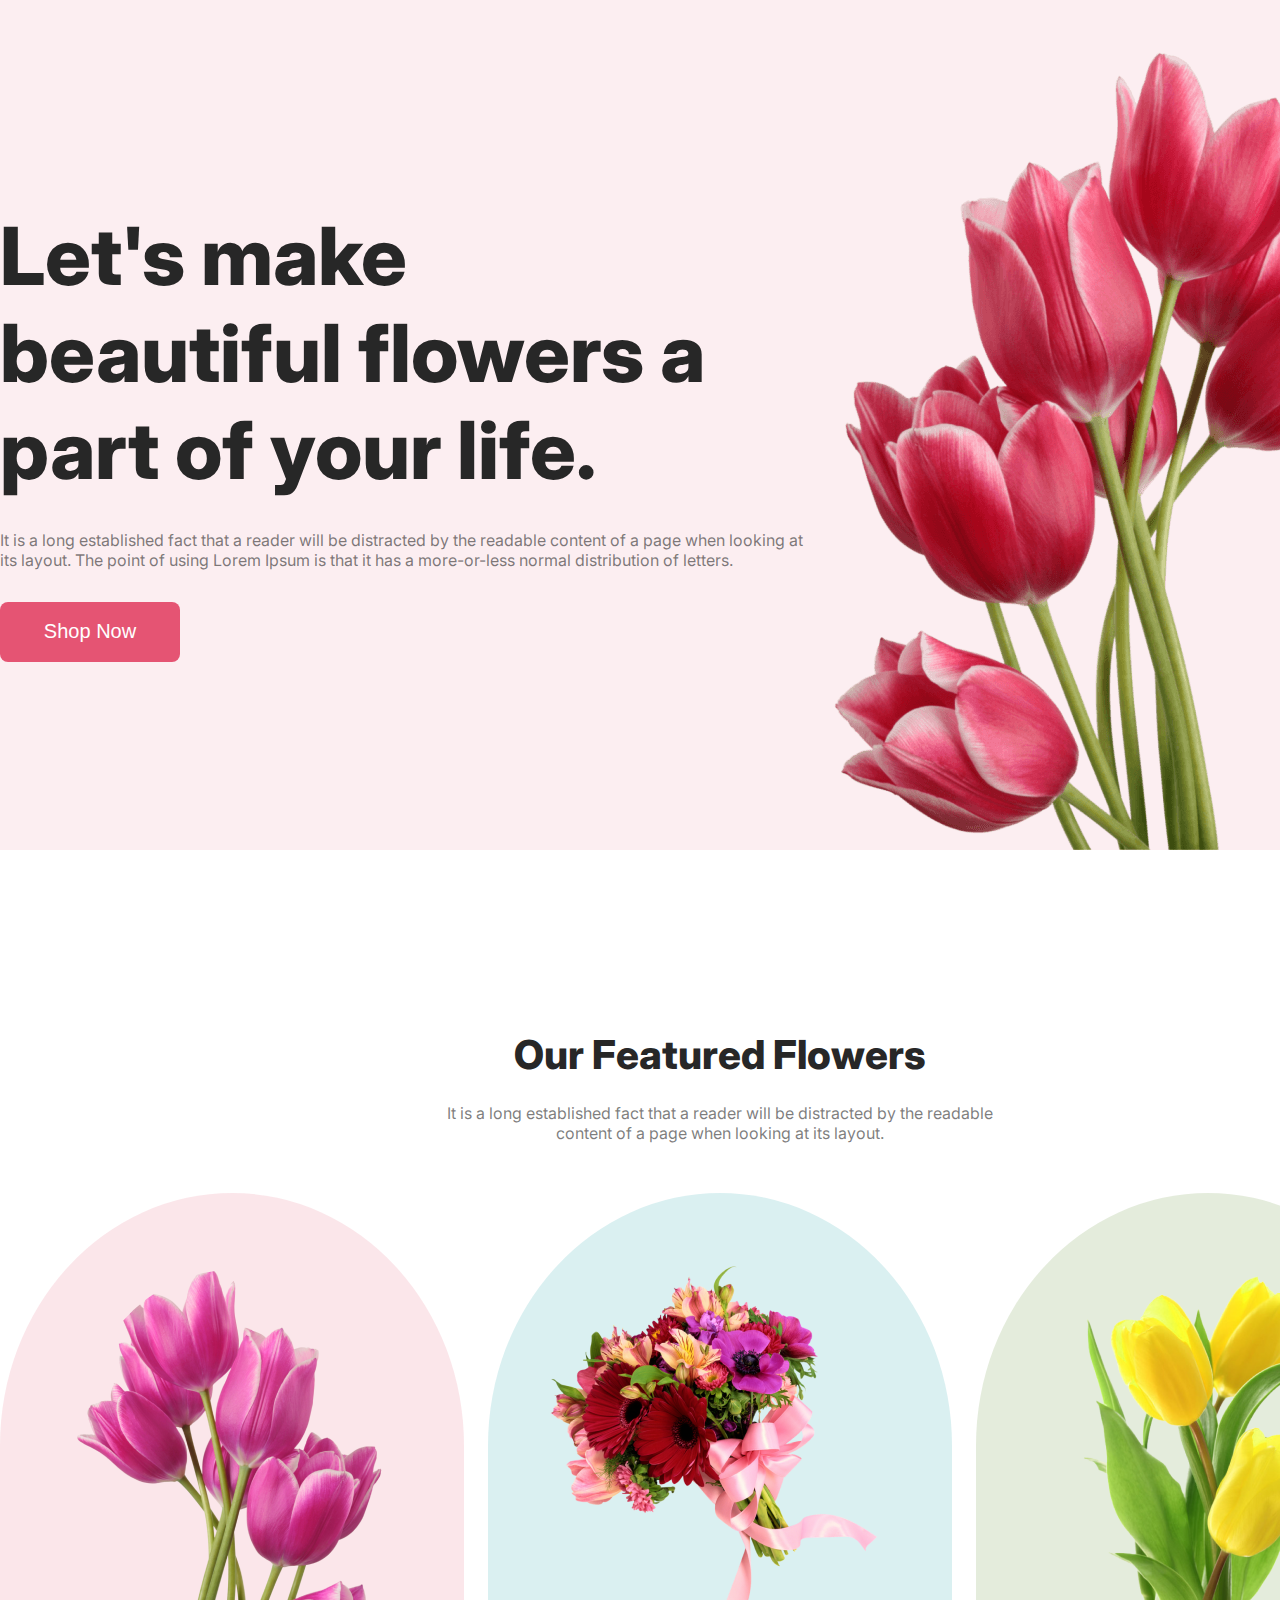
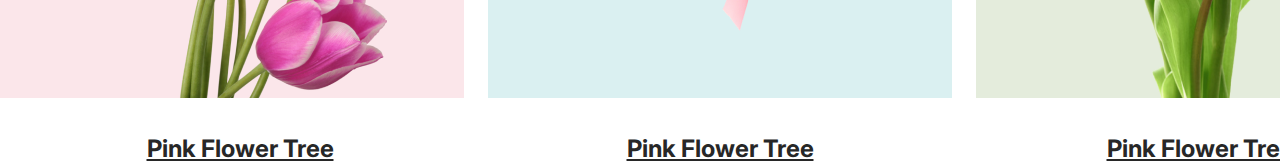
==== index.html @ 9f5e10e0 "Header & Featured Sections Done" ====
<!DOCTYPE html>
<html lang="en">
<head>
    <meta charset="UTF-8">
    <meta name="viewport" content="width=device-width, initial-scale=1.0">
    <title>Flower Store</title>
    <link rel="stylesheet" href="styles/style.css">
    <link href="https://fonts.googleapis.com/css2?family=Inter:wght@400;500;600;800;900&display=swap" rel="stylesheet">
</head>
<body>

    
<!-- Start Header Section -->
<section class="header-section">
        <header class="header">
            <div class="header-data">
                <div>
                    <h1>Let's make<br>beautiful flowers a <br>part of your life.</h1>
                    <p class="header-text">It is a long established fact that a reader will be distracted by the readable content of a page when looking at its layout. The point of using Lorem Ipsum is that it has a more-or-less normal distribution of letters.</p>
                    <button class="primary-btn">Shop Now</button>
                </div>
                <img class="image-size" src="../FlowerAsset/pngwing10.png" alt="image">
            </div>
        </header>
</section>
<!-- End Header Section -->


<!-- Start Featured Sections -->
<section class="featured-section">
    <div class="featured-title">
        <h3>Our Featured Flowers</h3>
        <p class="featured-paragraph">It is a long established fact that a reader will be distracted by the readable <br> content of a page when looking at its layout.</p>
    </div>

    <div class="flowers-items">
       <div>
        <div><img class="Flower1" src="FlowerAsset/pngwing 6.png" alt=""></div>
        <h4>Pink Flower Tree</h4>
       </div>

       <div>
        <div><img class="Flower2" src="FlowerAsset/pngwing 5.png" alt=""></div>
        <h4>Pink Flower Tree</h4>
       </div>

       <div>
        <div><img class="Flower3" src="FlowerAsset/pngwing 7.png" alt=""></div>
        <h4>Pink Flower Tree</h4>
       </div>
    </div>
</section>
<!-- Start Featured Sections -->

</body>
</html>
---- styles/style.css ----
*{
    margin: 0 auto;
    padding: 0;
}

/* Primary CSS Codes */
body{
    font-family: 'Inter', sans-serif;
    background-color: #FFFFFF;
}


h1, h3, h4{
    color: #272727;
}
h1{
    font-size: 80px;
    font-weight: 800;
}
h3{
    font-size: 40px;
    font-weight: 800;
}
h4{
    font-size: 24px;
    padding-top: 32px;
    text-decoration: underline;
}

p{
    color: rgba(39, 39, 39, 0.6);
}

/* primary button */
.primary-btn{
    color: #FFFFFF;
    font-size: 20px;
    font-weight: 500;
    width: 180px;
    padding: 18.5px 0;
    margin: 32px 0;
    background-color: #E55473;
    border: none;
    border-radius: 08px;
}


/* Start Header Section */
.header-section{
    background-color: rgba(229, 84, 115, 0.1);
}
header{
    width: 1440px;
    padding-top: 50px;
}
.header-data{
    display: flex;
    align-items: center;
    justify-content: space-between;
}
.image-size{
    width: 635px;
}
.header-text{
    padding: 32px 0 0 0;
}



/* Start Featured Section */
.featured-section{
    margin-top: 180px;
    width: 1440px;
}
.featured-title{
    text-align: center;
}
.featured-paragraph{
    margin-top: 24px;
}
.flowers-items{
    display: flex;
    justify-content: space-between;
    padding-top: 50px;
    text-align: center;
}
.Flower1{
    padding: 77px 77px 0px 77px;
    margin-right: 16px;
    background-color: rgba(229, 84, 115, 0.15);
    border-radius: 50% 50% 0 0;
}
.Flower2{
    padding: 67.5px 47px;
    margin: 0px 8px;
    background-color: rgba(5, 151, 160, 0.15);
    border-radius: 50% 50% 0 0;
}
.Flower3{
    padding: 34px 75px 0;
    margin-left: 16px;
    background-color: rgba(71, 125, 17, 0.15);
    border-radius: 50% 50% 0 0;
}
/* End Featured Section */
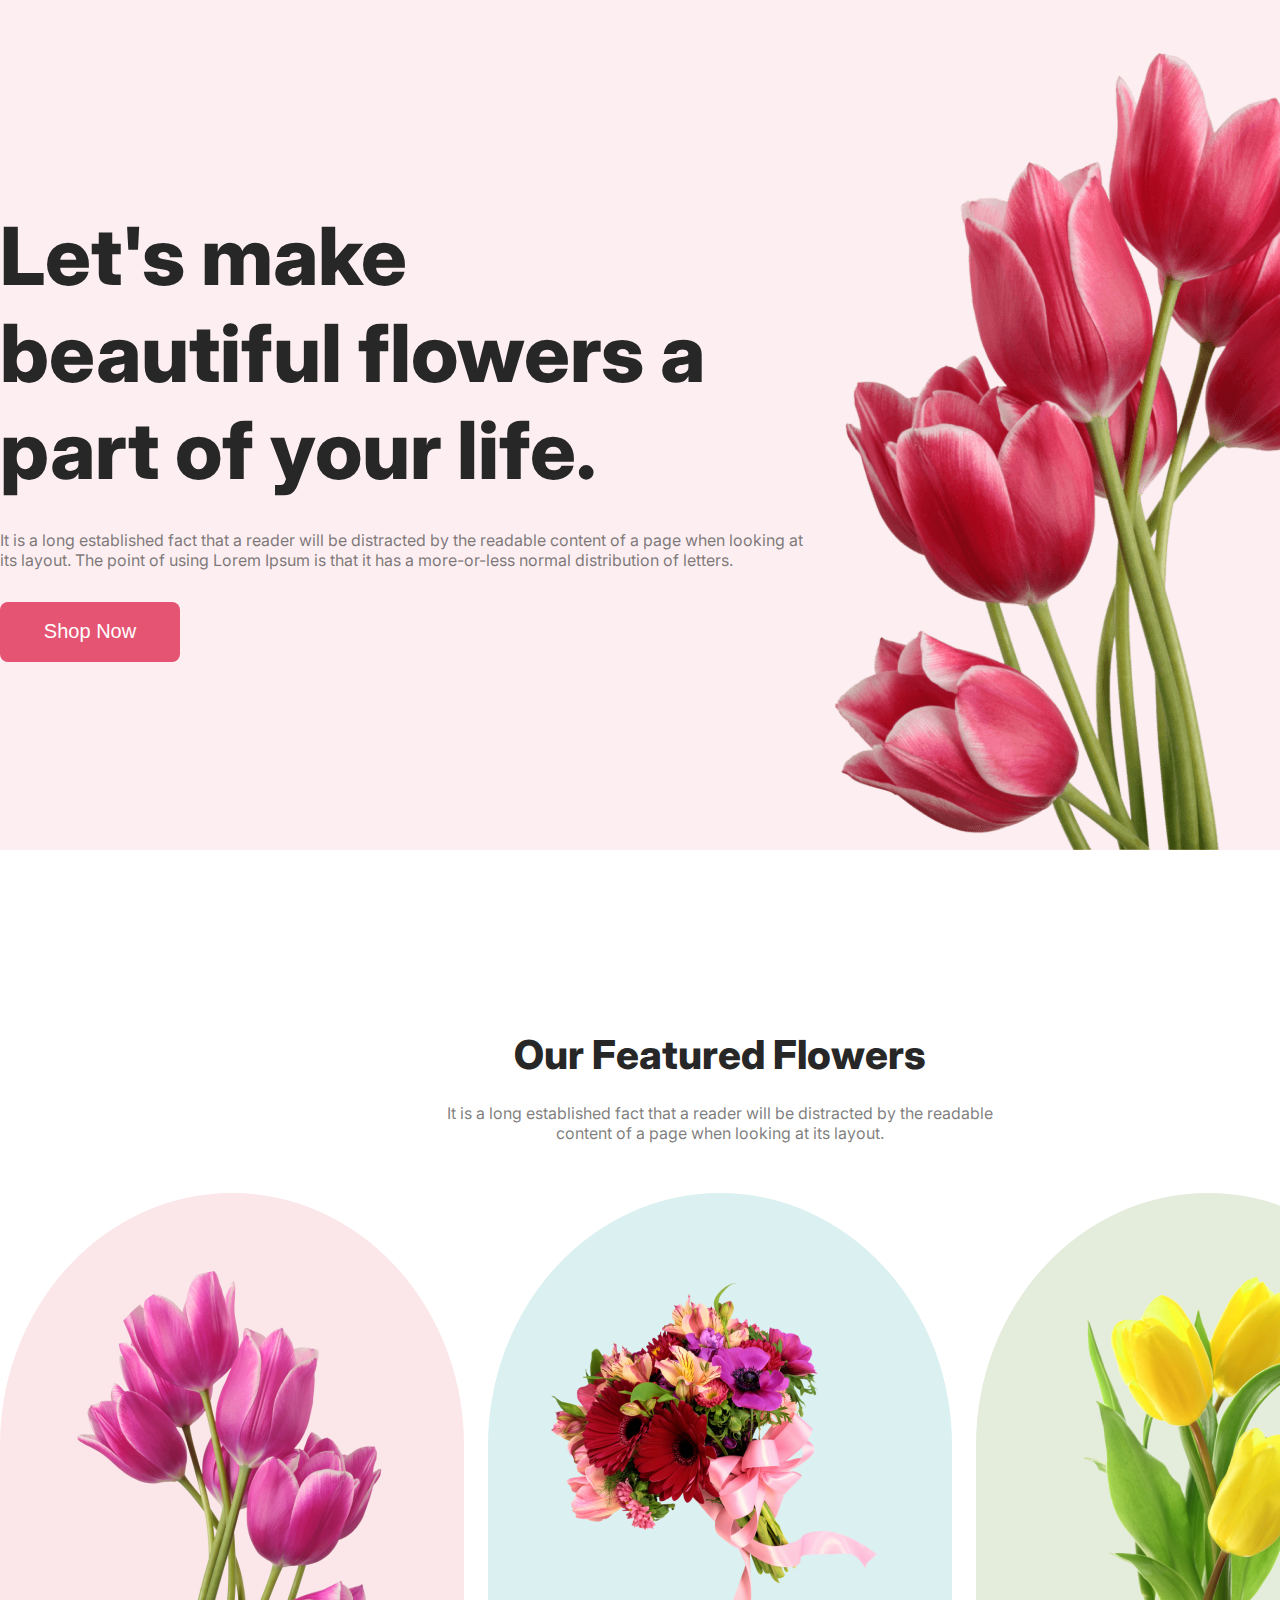
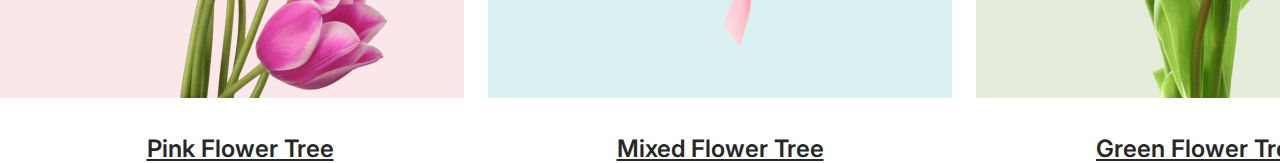
==== commit 08514fe2: "simple mistake solved" ====
--- a/index.html
+++ b/index.html
@@ -19,7 +19,7 @@
                     <p class="header-text">It is a long established fact that a reader will be distracted by the readable content of a page when looking at its layout. The point of using Lorem Ipsum is that it has a more-or-less normal distribution of letters.</p>
                     <button class="primary-btn">Shop Now</button>
                 </div>
-                <img class="image-size" src="../FlowerAsset/pngwing10.png" alt="image">
+                <img class="image-size" src="FlowerAsset/pngwing10.png" alt="image">
             </div>
         </header>
 </section>
@@ -41,12 +41,12 @@
 
        <div>
         <div><img class="Flower2" src="FlowerAsset/pngwing 5.png" alt=""></div>
-        <h4>Pink Flower Tree</h4>
+        <h4>Mixed Flower Tree</h4>
        </div>
 
        <div>
         <div><img class="Flower3" src="FlowerAsset/pngwing 7.png" alt=""></div>
-        <h4>Pink Flower Tree</h4>
+        <h4>Green Flower Tree</h4>
        </div>
     </div>
 </section>
--- a/styles/style.css
+++ b/styles/style.css
@@ -23,6 +23,7 @@
 }
 h4{
     font-size: 24px;
+    font-weight: 600;
     padding-top: 32px;
     text-decoration: underline;
 }
@@ -91,7 +92,7 @@
     border-radius: 50% 50% 0 0;
 }
 .Flower2{
-    padding: 67.5px 47px;
+    padding: 85px 47px 50px;
     margin: 0px 8px;
     background-color: rgba(5, 151, 160, 0.15);
     border-radius: 50% 50% 0 0;
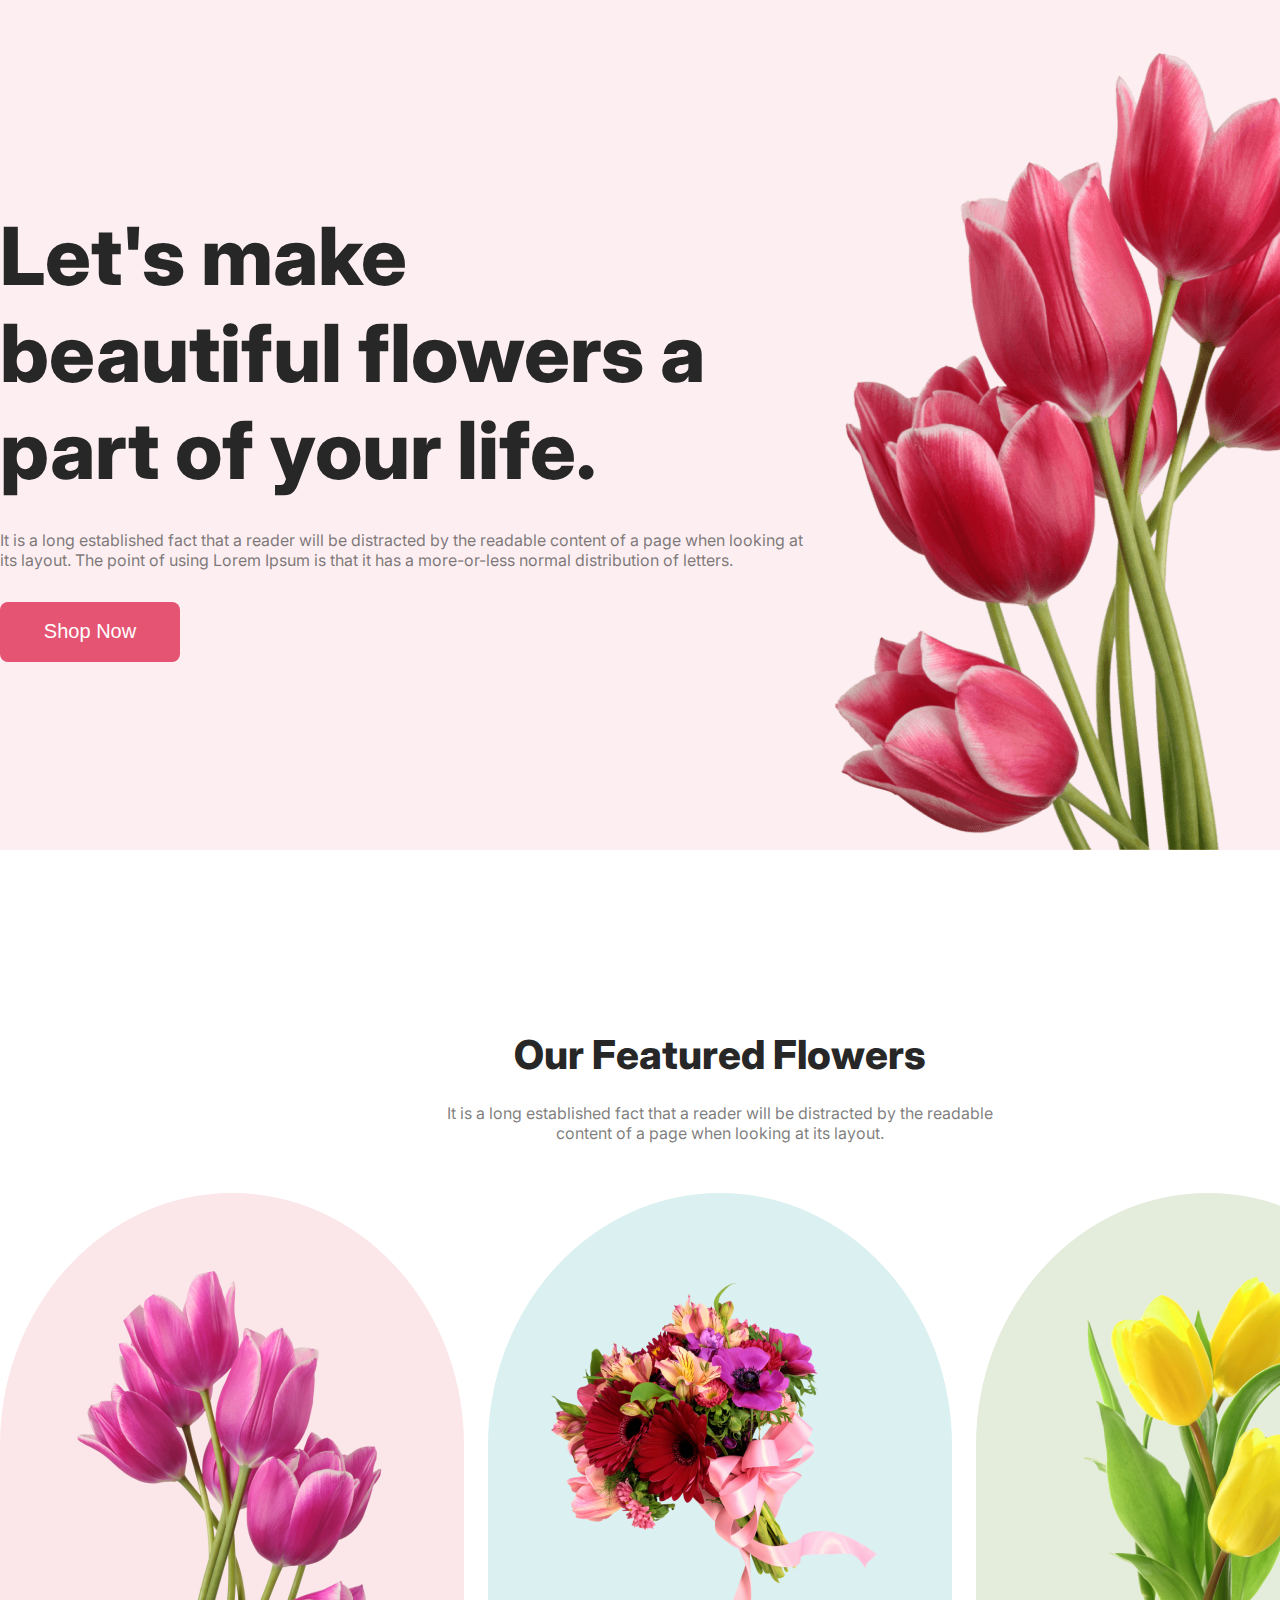
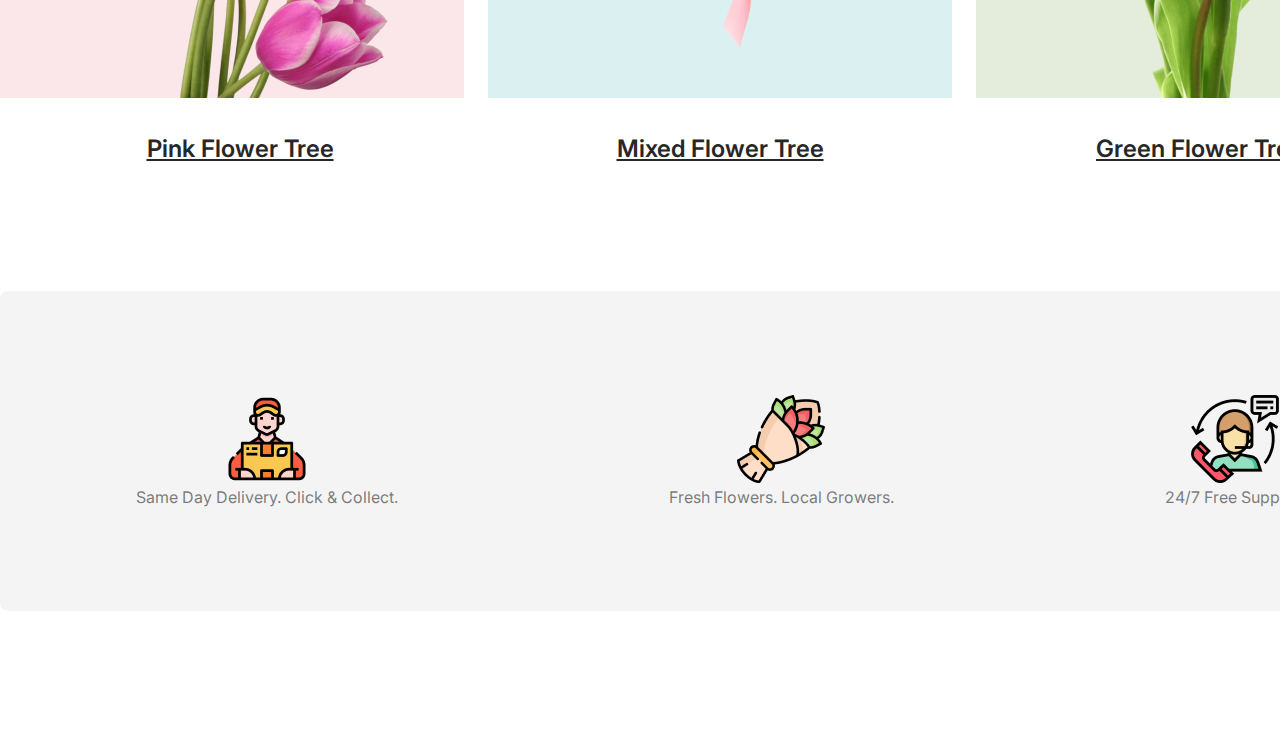
==== commit ff902500: "a small section done" ====
--- a/index.html
+++ b/index.html
@@ -52,5 +52,31 @@
 </section>
 <!-- Start Featured Sections -->
 
+<!-- Start A Small Section -->
+
+<section class="small-section">
+    <div class="icons">
+        <div>
+            <div class="icon1"><img src="FlowerAsset/Group 57.png" alt=""></div>
+            <p>Same Day Delivery. Click & Collect.</p>
+        </div>
+
+        
+        <div>
+            <div class="icon2"><img src="FlowerAsset/Group 58.png" alt=""></div>
+            <p>Fresh Flowers. Local Growers.</p>
+        </div>
+
+
+        <div>
+            <div class="icon3"><img src="FlowerAsset/Group 59.png" alt=""></div>
+            <p>24/7 Free Support.</p>
+        </div>
+
+    </div>
+</section>
+
+<!-- End A Small Section -->
+
 </body>
 </html>--- a/styles/style.css
+++ b/styles/style.css
@@ -103,4 +103,19 @@
     background-color: rgba(71, 125, 17, 0.15);
     border-radius: 50% 50% 0 0;
 }
-/* End Featured Section */+/* End Featured Section */
+
+/* Start A Small Section */
+.small-section{
+    margin: 128px 0;
+}
+.icons{
+    width: 1440px;
+    display: flex;
+    justify-content: space-around;
+    text-align: center;
+    background-color: rgba(39, 39, 39, 0.05);
+    border-radius: 8px;
+    padding: 104px 0;
+}
+/* End A Small Section */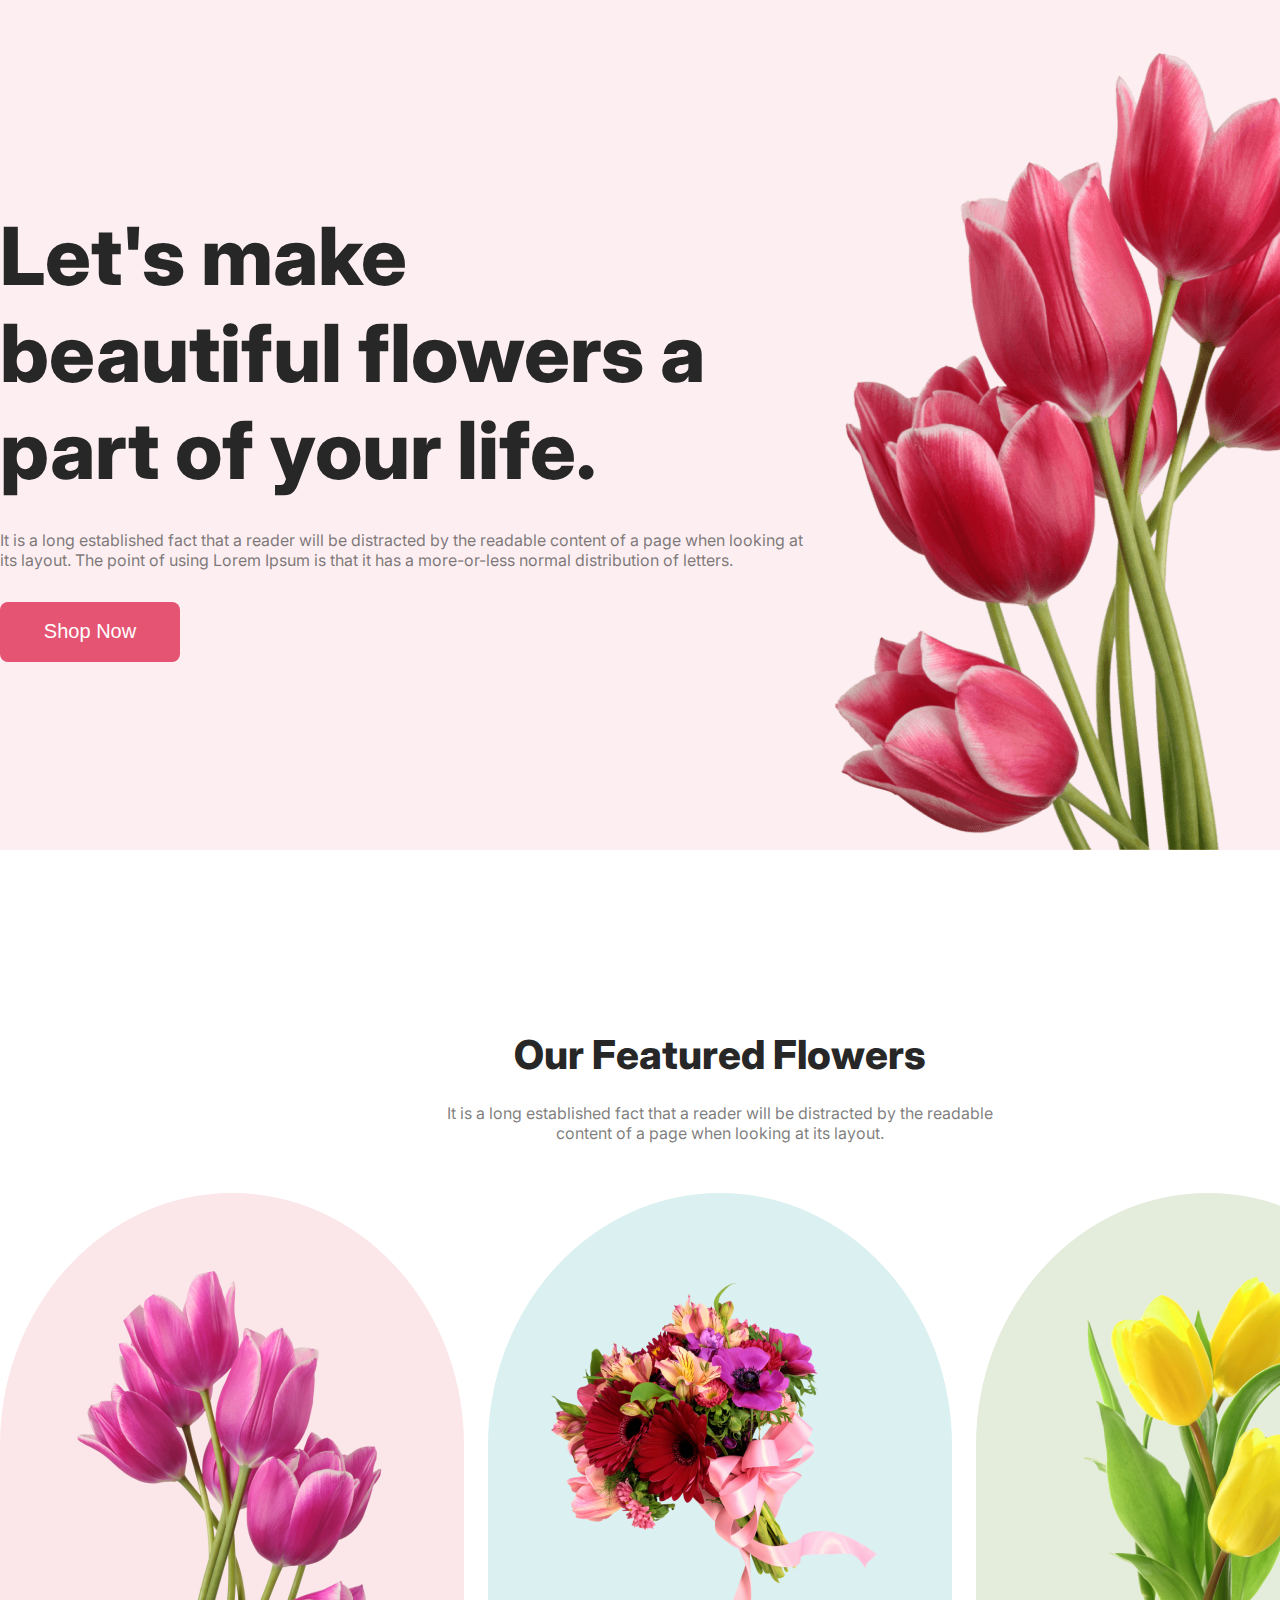
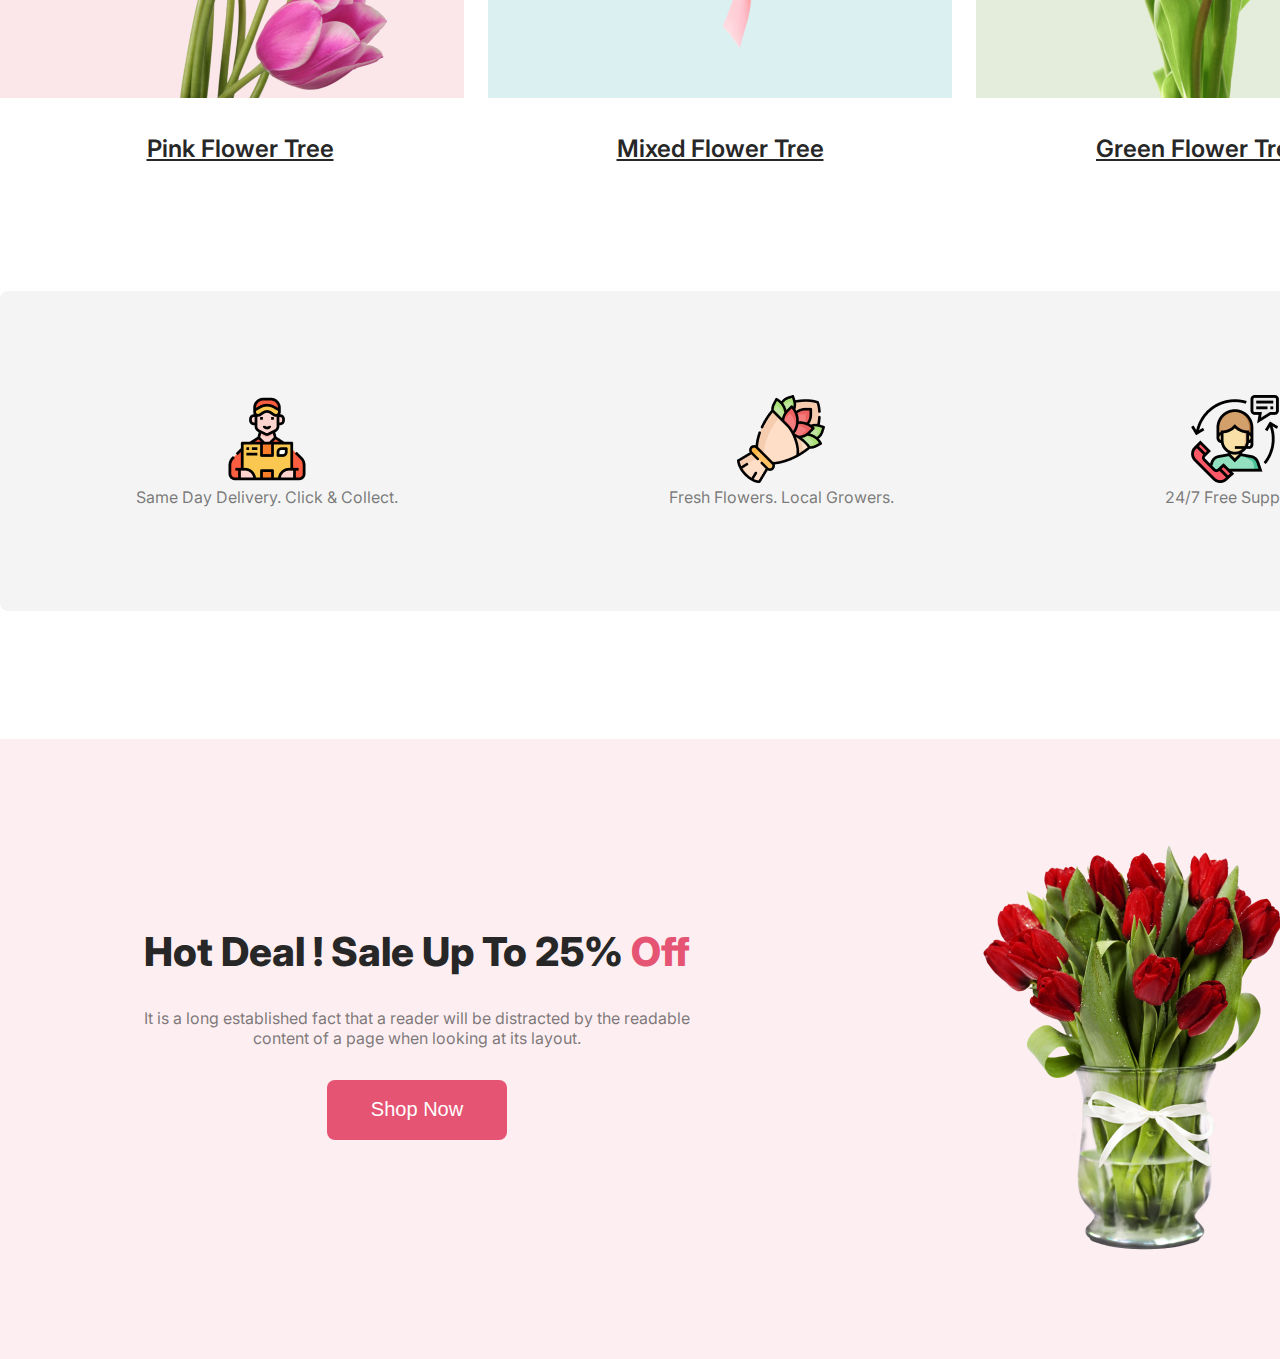
==== commit 31f81177: "Hot Deal Section Done" ====
--- a/index.html
+++ b/index.html
@@ -61,7 +61,7 @@
             <p>Same Day Delivery. Click & Collect.</p>
         </div>
 
-        
+
         <div>
             <div class="icon2"><img src="FlowerAsset/Group 58.png" alt=""></div>
             <p>Fresh Flowers. Local Growers.</p>
@@ -78,5 +78,19 @@
 
 <!-- End A Small Section -->
 
+<!-- Start Hot Deal Section -->
+
+    <section class="hot-deal">
+        <div class="hot-deal-data">
+            <div class="hot-deal-content">
+                <h3>Hot Deal ! Sale Up To 25% <span class="text-color">Off</span></h3>
+                <p class="hot-deal-text">It is a long established fact that a reader will be distracted by the readable <br> content of a page when looking at its layout.</p>
+                <button class="primary-btn">Shop Now</button>
+            </div>
+            <img class="hot-image-size" src="FlowerAsset/pngwing 8.png" alt="image">
+        </div>
+    </section>
+
+<!-- End Hot Deal Section -->
 </body>
 </html>--- a/styles/style.css
+++ b/styles/style.css
@@ -30,6 +30,9 @@
 
 p{
     color: rgba(39, 39, 39, 0.6);
+}
+.text-color{
+    color: #E55473;
 }
 
 /* primary button */
@@ -118,4 +121,27 @@
     border-radius: 8px;
     padding: 104px 0;
 }
-/* End A Small Section */+/* End A Small Section */
+
+/* Start Hot Deal Section */
+.hot-deal{
+    background-color: rgba(229, 84, 115, 0.1);
+}
+.hot-deal-data{
+    display: flex;
+    width: 1440px;
+    justify-content: space-between;
+    align-items: center;
+    padding: 100px 0;
+}
+.hot-deal-text{
+    padding-top: 32px;
+}
+.hot-deal-content{
+    text-align: center;
+}
+.hot-image-size{
+    width: 318px;
+    height: auto;
+}
+/* End Hot Deal Section */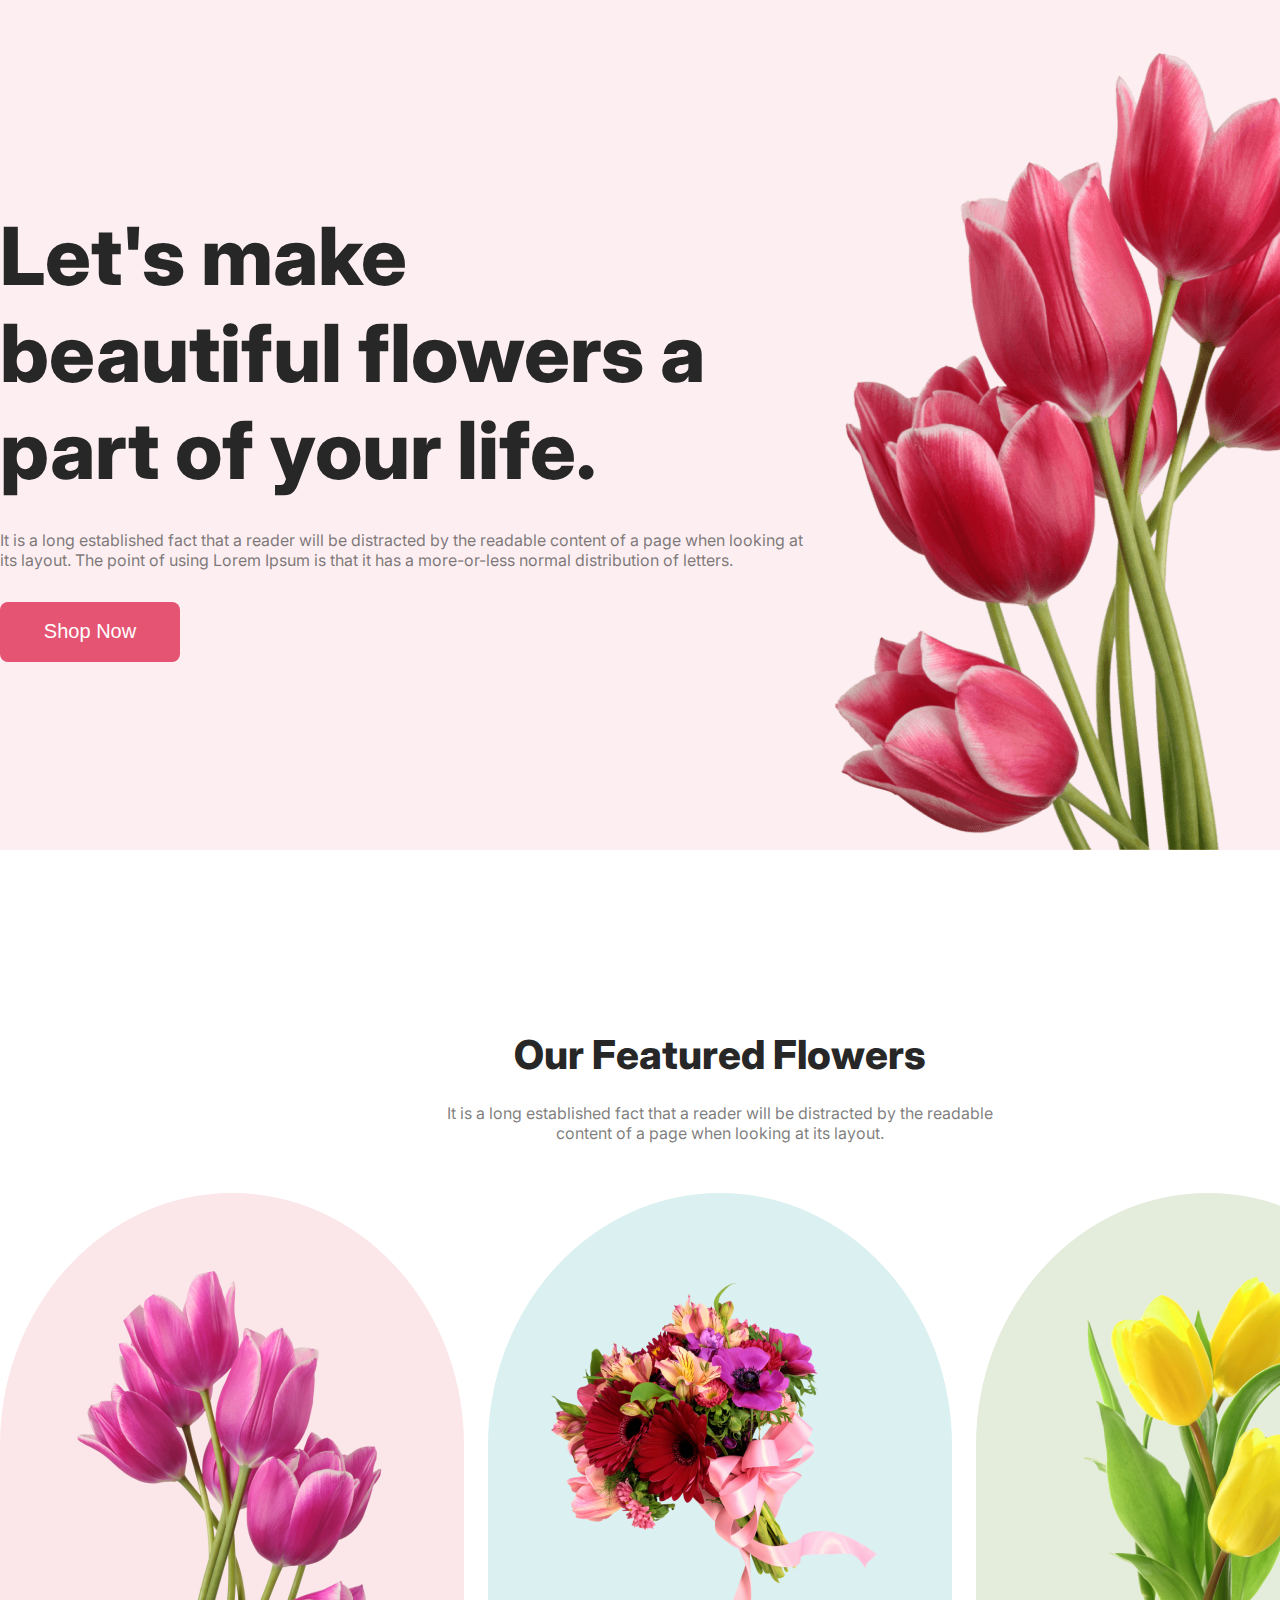
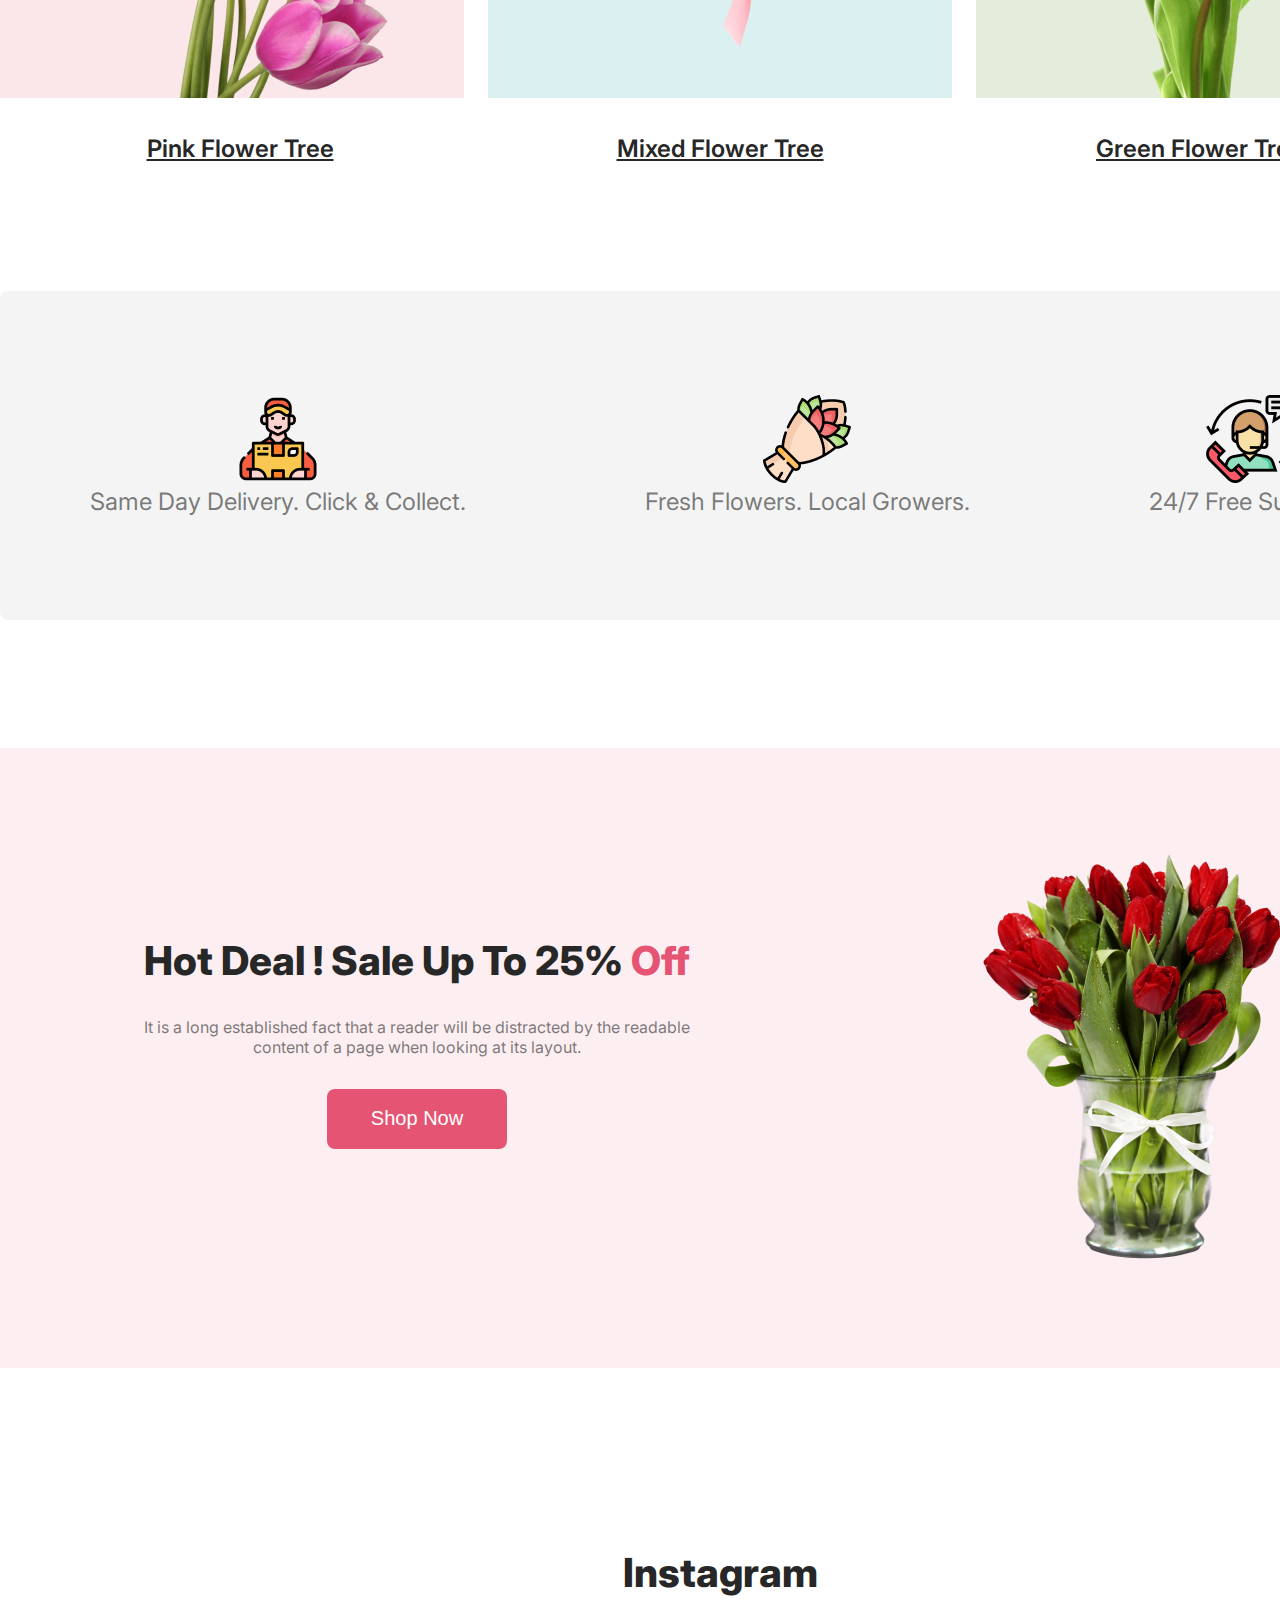
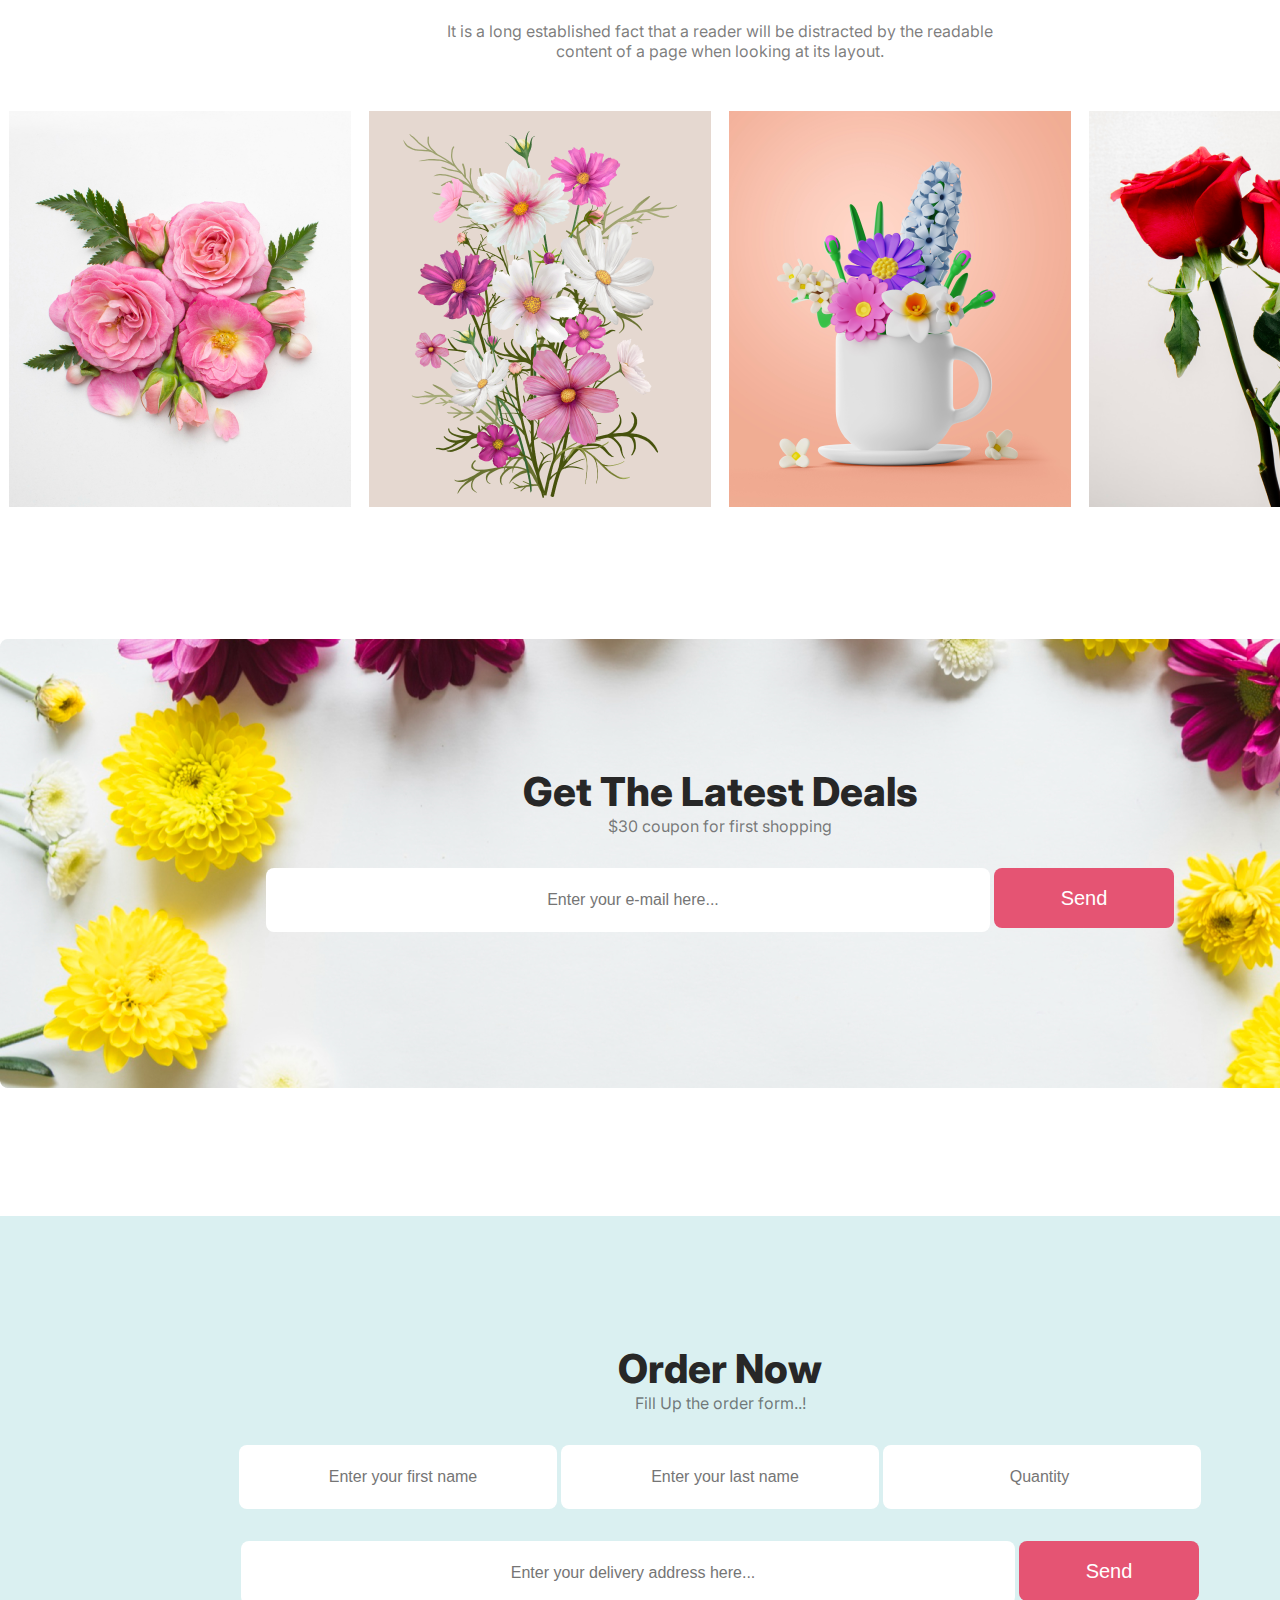
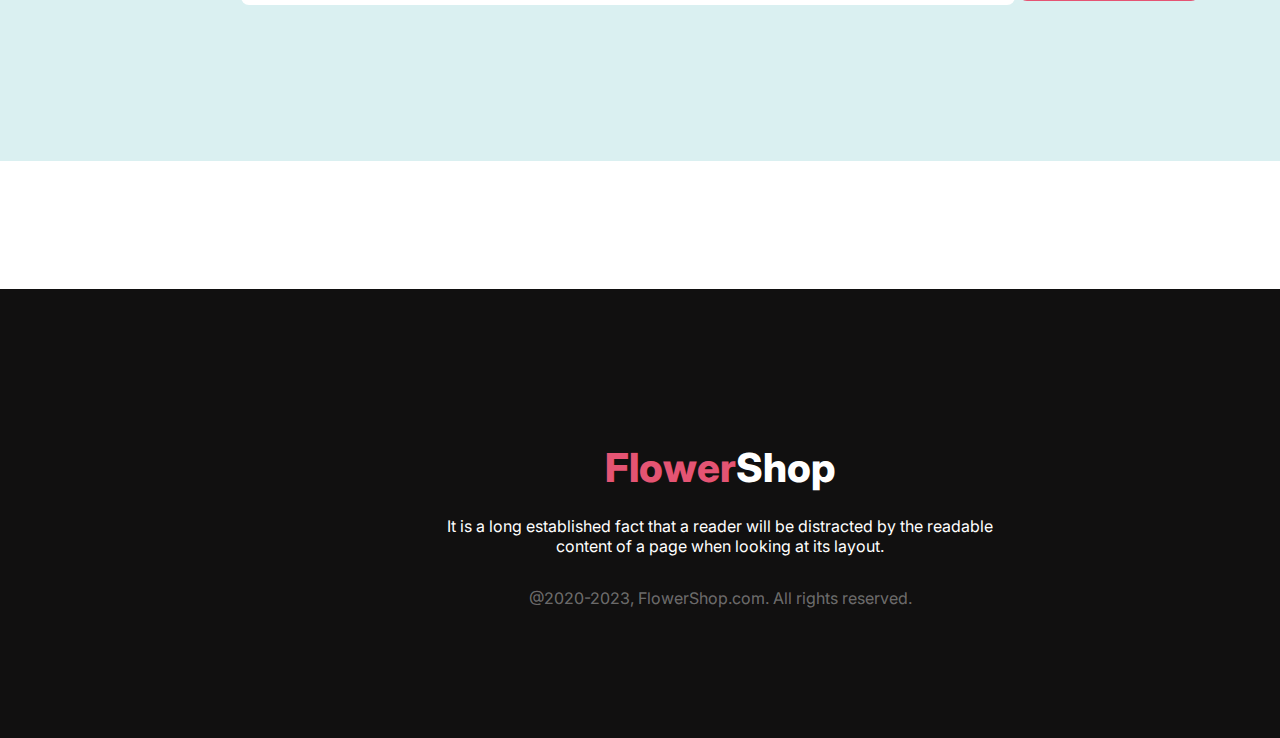
==== commit ac513cf4: "Successfully All Done" ====
--- a/index.html
+++ b/index.html
@@ -90,7 +90,76 @@
             <img class="hot-image-size" src="FlowerAsset/pngwing 8.png" alt="image">
         </div>
     </section>
+<!-- End Hot Deal Section -->
 
-<!-- End Hot Deal Section -->
+<!-- Start Instagram Section -->
+<section class="instagram-section">
+    <div class="instagram-title">
+        <h3>Instagram</h3>
+        <p class="instagram-paragraph">It is a long established fact that a reader will be distracted by the readable <br>content of a page when looking at its layout.</p>
+    </div>
+
+    <div class="instagram-post">
+        <div><img src="FlowerAsset/Flower 01.png" alt=""></div>
+    
+        <div><img src="FlowerAsset/Rectangle 4.png" alt=""></div>
+
+        <div><img src="FlowerAsset/Rectangle 5.png" alt=""></div>
+        
+        <div><img src="FlowerAsset/Rectangle 6.png" alt=""></div>
+    </div>
+</section>
+<!-- End Instagram Section -->
+
+<!-- Start Get Deals Section -->
+
+<section class="get-deals">
+    <div class="get-deals-background">
+        <div>
+            <h3>Get The Latest Deals</h3>
+            <p>$30 coupon for first shopping</p>
+        </div>
+
+        <div>
+            <input type="text" placeholder="Enter your e-mail here...">
+            <button class="primary-btn">Send</button>
+        </div>
+    </div>
+</section>
+<!-- End Get Deals Section -->
+
+
+<!-- Start Contact Section -->
+
+<section class="order-now">
+    <div class="order-now-background">
+        <div>
+            <h3>Order Now</h3>
+            <p>Fill Up the order form..!</p>
+        </div>
+
+        <div class="input-details">
+            <div>
+                <input class="input-w" type="text" placeholder="Enter your first name">
+                <input class="input-w" type="text" placeholder="Enter your last name">
+                <input class="input-w" type="number" placeholder="Quantity">
+            </div>
+            <input class="input-address" type="text" placeholder="Enter your delivery address here...">
+            <button class="primary-btn">Send</button>
+        </div>
+    </div>
+</section>
+<!-- End Contact Section -->
+
+
+<!-- Start Footer Section -->
+<section class="footer">
+    <div class="footer-data">
+        <h3 class="paragraph-text-color"><span class="text-color">Flower</span>Shop</h3>
+        <p class="paragraph-text-color">It is a long established fact that a reader will be distracted by the readable<br> content of a page when looking at its layout.</p>
+        <p class="text40">@2020-2023, FlowerShop.com. All rights reserved.</p>
+    </div>
+</section>
+<!-- End Footer Section -->
 </body>
 </html>--- a/styles/style.css
+++ b/styles/style.css
@@ -121,6 +121,9 @@
     border-radius: 8px;
     padding: 104px 0;
 }
+.icons p{
+    font-size: 24px;
+}
 /* End A Small Section */
 
 /* Start Hot Deal Section */
@@ -144,4 +147,99 @@
     width: 318px;
     height: auto;
 }
-/* End Hot Deal Section */+/* End Hot Deal Section */
+
+/* Start Instagram Section */
+.instagram-section{
+    margin-top: 180px;
+    width: 1440px;
+}
+.instagram-title{
+    text-align: center;
+}
+.instagram-paragraph{
+    margin-top: 24px;
+}
+.instagram-post{
+    display: flex;
+    justify-content: space-around;
+    padding-top: 50px;
+    text-align: center;
+}
+/* End Instagram Section */
+
+/* Start Get Deals Section */
+.get-deals{
+    width: 1440px;
+}
+.get-deals-background{
+    margin: 128px 0;
+    padding: 128px 0;
+    background-image: url('../FlowerAsset/Rectangle\ 9.png');
+    text-align: center;
+}
+.input-details{
+margin-top: 32px;
+}
+input{
+    height: 64px;
+    padding: 0px 14px;
+    background-color: #FFFFFF;
+    border-radius: 8px;
+    border: none;
+}
+.input-w{
+    width: 290px;
+}
+.input-address{
+    width: 746px;
+}
+input::placeholder{
+    padding-left: 10px;
+    font-size: 16px;
+    text-align: center;
+}
+/* End Get Deals Section */
+
+/* Start contact Section */
+.order-now{
+    width: 1440px;
+}
+.order-now-background{
+    margin: 128px 0;
+    padding: 128px 0;
+    background-color: rgba(5, 151, 160, 0.15);
+    text-align: center;
+}
+input{
+    width: 696px;
+    height: 64px;
+    background-color: #FFFFFF;
+    border-radius: 8px;
+    border: none;
+}
+input::placeholder{
+    padding-left: 10px;
+    font-size: 16px;
+}
+/* End contact Section */
+
+/* Start Footer Section */
+.footer{
+    background-color: #111010;
+}
+.footer-data{
+    text-align: center;
+    padding: 130px 0;
+    width: 1440px;
+}
+.paragraph-text-color{
+    color: rgba(255, 255, 255, 1);
+    padding-top: 24px;
+}
+.text40{
+    color: rgba(255, 255, 255, 0.4);
+    padding-top: 32px;
+}
+
+/* End Footer Section */
